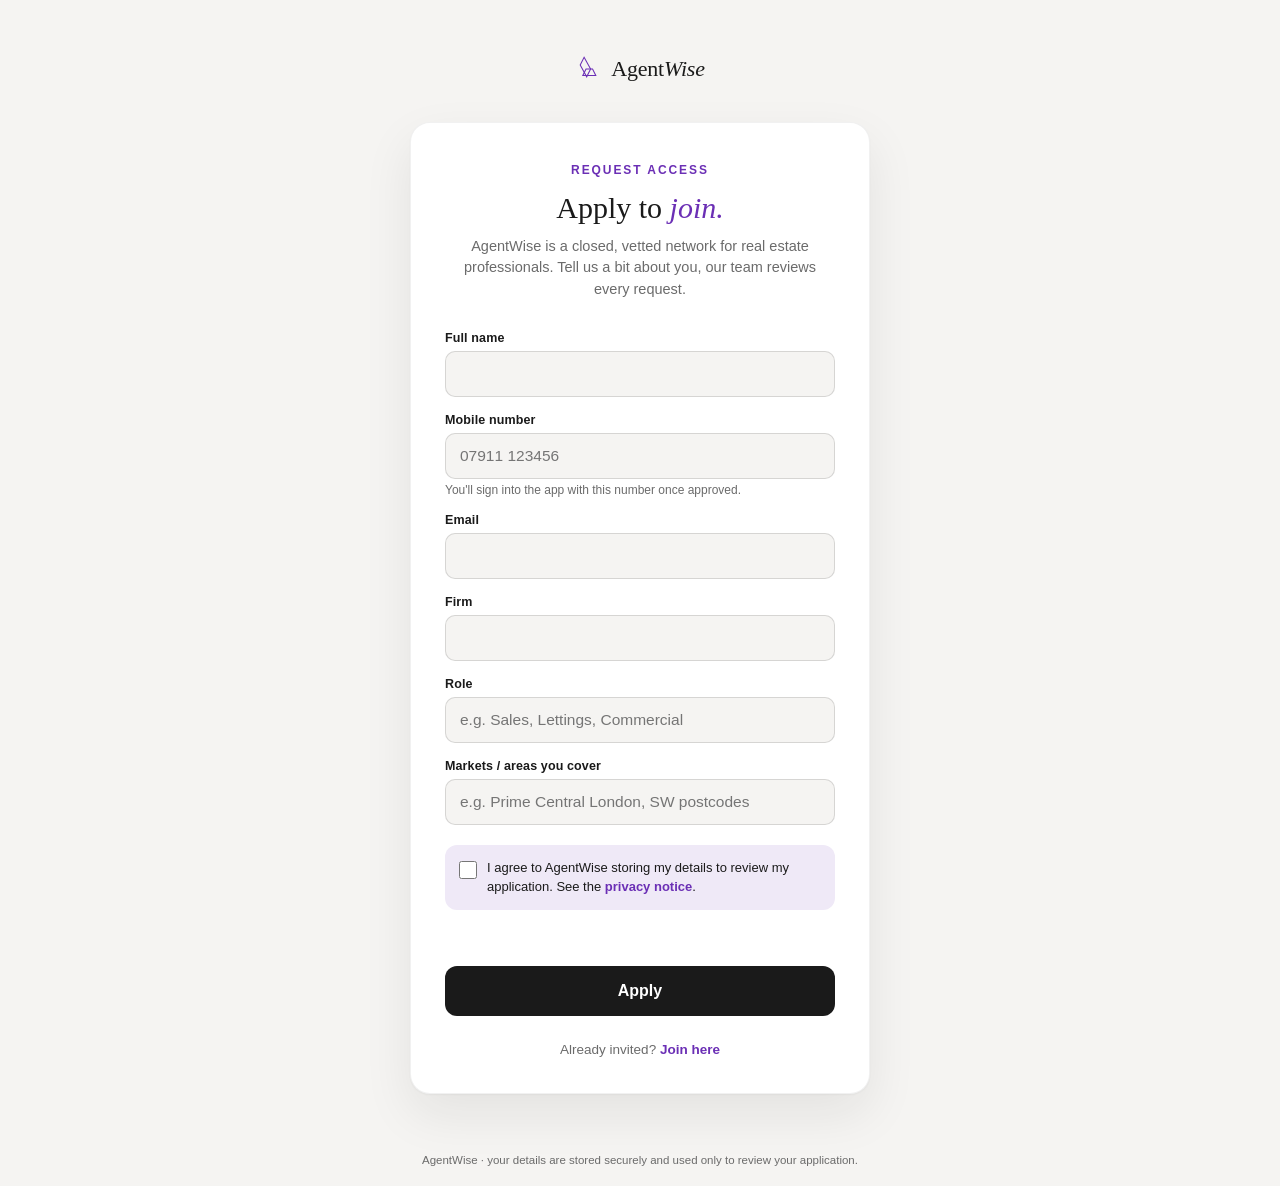
==== apply.html @ 1cbe4450 "Initial build: member pre-registration and applicant sign-up pages" ====
<!DOCTYPE html>
<html lang="en">
<head>
<meta charset="UTF-8">
<meta name="viewport" content="width=device-width, initial-scale=1.0">
<title>Apply to AgentWise</title>
<link rel="stylesheet" href="style.css">
</head>
<body>
<div class="wrap">
  <div class="mark">
    <svg viewBox="0 0 40 40" fill="none" xmlns="http://www.w3.org/2000/svg">
      <path d="M14 2L24 20L18 32L8 14L14 2Z" stroke="#6B2FB5" stroke-width="1.6"/>
      <path d="M17 20H27L32 30H12L17 20Z" stroke="#6B2FB5" stroke-width="1.6"/>
    </svg>
    <span class="word">Agent<em>Wise</em></span>
  </div>

  <div class="card">
    <div id="form-state" class="form-state">
      <div class="eyebrow">Request access</div>
      <h1>Apply to <em>join.</em></h1>
      <p class="lede">AgentWise is a closed, vetted network for real estate professionals. Tell us a bit about you, our team reviews every request.</p>

      <form id="reg-form" novalidate>
        <div class="field">
          <label for="full_name">Full name</label>
          <input type="text" id="full_name" name="full_name" autocomplete="name" required>
        </div>

        <div class="field">
          <label for="phone">Mobile number</label>
          <input type="tel" id="phone" name="phone" autocomplete="tel" placeholder="07911 123456" required>
          <span class="hint">You'll sign into the app with this number once approved.</span>
        </div>

        <div class="field">
          <label for="email">Email</label>
          <input type="email" id="email" name="email" autocomplete="email">
        </div>

        <div class="field">
          <label for="firm">Firm</label>
          <input type="text" id="firm" name="firm" autocomplete="organization" required>
        </div>

        <div class="field">
          <label for="role">Role</label>
          <input type="text" id="role" name="role" placeholder="e.g. Sales, Lettings, Commercial">
        </div>

        <div class="field">
          <label for="markets">Markets / areas you cover</label>
          <input type="text" id="markets" name="markets" placeholder="e.g. Prime Central London, SW postcodes">
        </div>

        <div class="consent">
          <input type="checkbox" id="consent" name="consent" required>
          <label for="consent">I agree to AgentWise storing my details to review my application. See the <a href="#" target="_blank">privacy notice</a>.</label>
        </div>

        <div id="error-msg" class="error-msg"></div>

        <button type="submit">Apply</button>
      </form>

      <div class="switch-link">Already invited? <a href="index.html">Join here</a></div>
    </div>

    <div id="success-state" class="success">
      <div class="badge">&#10003;</div>
      <h2>Request received.</h2>
      <p>A member of the team will review your application within 24 hours. We'll be in touch, no need to do anything else for now.</p>
    </div>
  </div>
</div>

<footer>AgentWise &middot; your details are stored securely and used only to review your application.</footer>

<script type="module">
  import { initRegistrationForm } from "./app.js";
  initRegistrationForm({ formId: "reg-form", source: "applicant" });
</script>
</body>
</html>
---- style.css ----
:root {
  --purple: #6B2FB5;
  --purple-deep: #4E2087;
  --ink: #1A1A1A;
  --cream: #F5F4F2;
  --lav: #EFE9F7;
  --lav2: #E4DAF3;
  --grey: #6B6B6B;
  --white: #FFFFFF;
  --error: #B3261E;
}

@import url('https://fonts.googleapis.com/css2?family=Fraunces:ital,opsz,wght@0,9..144,400;0,9..144,600;1,9..144,500&display=swap');

* { margin: 0; padding: 0; box-sizing: border-box; }

html, body {
  height: 100%;
}

body {
  font-family: Helvetica, Arial, sans-serif;
  background: var(--cream);
  color: var(--ink);
  display: flex;
  flex-direction: column;
  min-height: 100vh;
}

.wrap {
  flex: 1;
  display: flex;
  flex-direction: column;
  align-items: center;
  padding: 56px 24px 40px;
}

.mark {
  display: flex;
  align-items: center;
  gap: 10px;
  margin-bottom: 40px;
}
.mark svg { width: 26px; height: 26px; flex-shrink: 0; }
.mark .word {
  font-family: 'Fraunces', serif;
  font-size: 22px;
  font-weight: 500;
  color: var(--ink);
  letter-spacing: -0.01em;
}
.mark .word em { font-style: italic; font-weight: 500; }

.card {
  width: 100%;
  max-width: 460px;
  background: var(--white);
  border-radius: 20px;
  padding: 40px 34px 36px;
  box-shadow: 0 1px 2px rgba(26,26,26,0.04), 0 20px 50px rgba(26,26,26,0.08);
  border: 1px solid rgba(26,26,26,0.06);
}

.eyebrow {
  font-size: 12px;
  letter-spacing: 0.16em;
  text-transform: uppercase;
  color: var(--purple);
  font-weight: 700;
  margin-bottom: 14px;
  text-align: center;
}

h1 {
  font-family: 'Fraunces', serif;
  font-weight: 500;
  font-size: 30px;
  line-height: 1.15;
  text-align: center;
  margin-bottom: 10px;
}
h1 em { font-style: italic; color: var(--purple); }

.lede {
  font-size: 14.5px;
  color: var(--grey);
  text-align: center;
  line-height: 1.5;
  margin-bottom: 30px;
}

form { display: flex; flex-direction: column; gap: 16px; }

.field { display: flex; flex-direction: column; gap: 6px; }
.field label {
  font-size: 12.5px;
  font-weight: 700;
  color: var(--ink);
  letter-spacing: 0.01em;
}
.field .hint { font-size: 12px; color: var(--grey); margin-top: -2px; }

input[type="text"],
input[type="tel"],
input[type="email"],
select {
  font-family: Helvetica, Arial, sans-serif;
  font-size: 15.5px;
  padding: 13px 14px;
  border-radius: 10px;
  border: 1.5px solid rgba(26,26,26,0.14);
  background: var(--cream);
  color: var(--ink);
  outline: none;
  transition: border-color .15s ease, background .15s ease;
  width: 100%;
}
input:focus, select:focus {
  border-color: var(--purple);
  background: var(--white);
}
input.invalid { border-color: var(--error); }

.consent {
  display: flex;
  align-items: flex-start;
  gap: 10px;
  margin-top: 4px;
  padding: 14px;
  background: var(--lav);
  border-radius: 12px;
}
.consent input { width: 18px; height: 18px; margin-top: 2px; accent-color: var(--purple); flex-shrink: 0; }
.consent label { font-size: 13px; color: var(--ink); line-height: 1.45; }
.consent a { color: var(--purple); font-weight: 700; text-decoration: none; }

button[type="submit"] {
  margin-top: 6px;
  background: var(--ink);
  color: var(--white);
  border: none;
  border-radius: 12px;
  padding: 16px;
  font-size: 16px;
  font-weight: 700;
  cursor: pointer;
  transition: opacity .15s ease, transform .1s ease;
}
button[type="submit"]:hover { opacity: 0.9; }
button[type="submit"]:active { transform: scale(0.99); }
button[type="submit"]:disabled { opacity: 0.5; cursor: not-allowed; }

.error-msg {
  font-size: 13px;
  color: var(--error);
  text-align: center;
  min-height: 18px;
}

.switch-link {
  text-align: center;
  font-size: 13.5px;
  color: var(--grey);
  margin-top: 26px;
}
.switch-link a { color: var(--purple); font-weight: 700; text-decoration: none; }

/* success state */
.success {
  display: none;
  text-align: center;
}
.success.on { display: block; }
.success .badge {
  width: 56px; height: 56px; border-radius: 50%;
  background: var(--purple);
  color: var(--white);
  display: flex; align-items: center; justify-content: center;
  font-size: 26px;
  margin: 0 auto 20px;
}
.success h2 {
  font-family: 'Fraunces', serif;
  font-weight: 500;
  font-size: 24px;
  margin-bottom: 10px;
}
.success p { font-size: 14.5px; color: var(--grey); line-height: 1.5; }

.form-state.hidden { display: none; }

footer {
  text-align: center;
  font-size: 11.5px;
  color: var(--grey);
  padding: 20px;
}

@media (max-width: 480px) {
  .card { padding: 32px 22px 28px; border-radius: 16px; }
  h1 { font-size: 25px; }
}
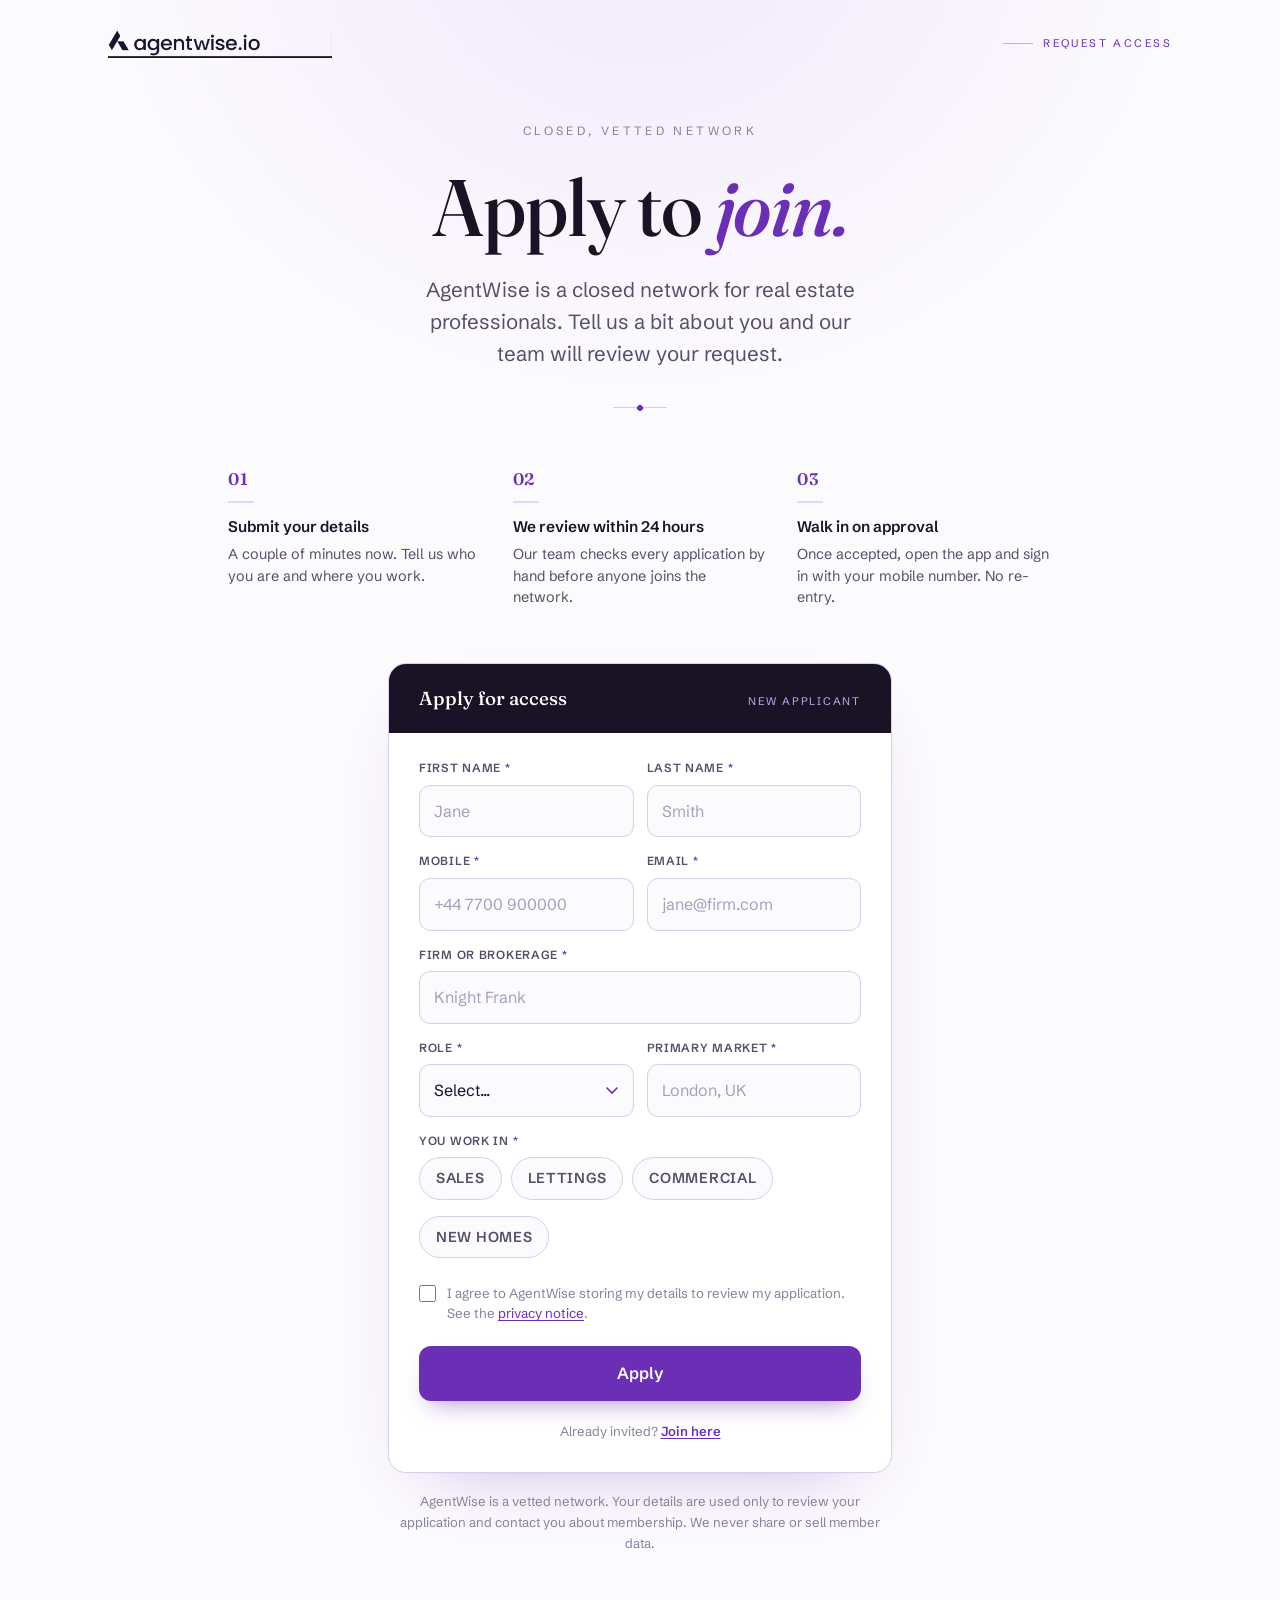
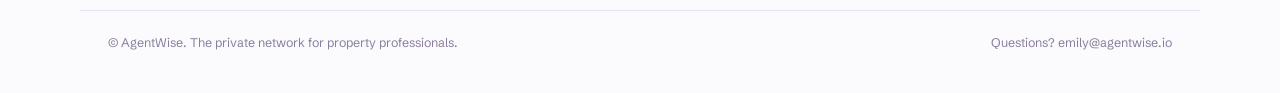
==== commit 3e5d7234: "Restore approved demo design" ====
--- a/apply.html
+++ b/apply.html
@@ -4,78 +4,152 @@
 <meta charset="UTF-8">
 <meta name="viewport" content="width=device-width, initial-scale=1.0">
 <title>Apply to AgentWise</title>
+<meta name="description" content="Apply to join AgentWise, the private network for verified property professionals.">
+<link rel="preconnect" href="https://fonts.googleapis.com">
+<link rel="preconnect" href="https://fonts.gstatic.com" crossorigin>
+<link href="https://fonts.googleapis.com/css2?family=Fraunces:opsz,wght@9..144,400;9..144,500;9..144,600;9..144,700&family=Schibsted+Grotesk:wght@400;500;600;700&display=swap" rel="stylesheet">
 <link rel="stylesheet" href="style.css">
 </head>
 <body>
-<div class="wrap">
-  <div class="mark">
-    <svg viewBox="0 0 40 40" fill="none" xmlns="http://www.w3.org/2000/svg">
-      <path d="M14 2L24 20L18 32L8 14L14 2Z" stroke="#6B2FB5" stroke-width="1.6"/>
-      <path d="M17 20H27L32 30H12L17 20Z" stroke="#6B2FB5" stroke-width="1.6"/>
-    </svg>
-    <span class="word">Agent<em>Wise</em></span>
+
+<header class="masthead">
+  <img src="logo.png" alt="AgentWise">
+  <span class="invite">Request access</span>
+</header>
+
+<section class="hero">
+  <p class="kicker">Closed, vetted network</p>
+  <h1>Apply to <span class="pp">join.</span></h1>
+  <p class="standfirst">AgentWise is a closed network for real estate professionals. Tell us a bit about you and our team will review your request.</p>
+  <div class="rule-orn"></div>
+</section>
+
+<section class="steps">
+  <div class="step">
+    <span class="no">01</span>
+    <div class="hr"></div>
+    <h3>Submit your details</h3>
+    <p>A couple of minutes now. Tell us who you are and where you work.</p>
   </div>
+  <div class="step">
+    <span class="no">02</span>
+    <div class="hr"></div>
+    <h3>We review within 24 hours</h3>
+    <p>Our team checks every application by hand before anyone joins the network.</p>
+  </div>
+  <div class="step">
+    <span class="no">03</span>
+    <div class="hr"></div>
+    <h3>Walk in on approval</h3>
+    <p>Once accepted, open the app and sign in with your mobile number. No re-entry.</p>
+  </div>
+</section>
 
+<section class="enrol">
   <div class="card">
-    <div id="form-state" class="form-state">
-      <div class="eyebrow">Request access</div>
-      <h1>Apply to <em>join.</em></h1>
-      <p class="lede">AgentWise is a closed, vetted network for real estate professionals. Tell us a bit about you, our team reviews every request.</p>
+    <div class="crown">
+      <span class="t">Apply for access</span>
+      <span class="n">New applicant</span>
+    </div>
+    <div class="body">
+      <div id="form-state" class="form-state">
+        <form id="reg-form" novalidate>
+          <div class="row">
+            <div class="field">
+              <label for="first_name">First name <span class="req">*</span></label>
+              <input type="text" id="first_name" name="first_name" autocomplete="given-name" placeholder="Jane" required>
+            </div>
+            <div class="field">
+              <label for="last_name">Last name <span class="req">*</span></label>
+              <input type="text" id="last_name" name="last_name" autocomplete="family-name" placeholder="Smith" required>
+            </div>
+          </div>
 
-      <form id="reg-form" novalidate>
-        <div class="field">
-          <label for="full_name">Full name</label>
-          <input type="text" id="full_name" name="full_name" autocomplete="name" required>
-        </div>
+          <div class="row">
+            <div class="field">
+              <label for="phone">Mobile <span class="req">*</span></label>
+              <input type="tel" id="phone" name="phone" autocomplete="tel" placeholder="+44 7700 900000" required>
+            </div>
+            <div class="field">
+              <label for="email">Email <span class="req">*</span></label>
+              <input type="email" id="email" name="email" autocomplete="email" placeholder="jane@firm.com" required>
+            </div>
+          </div>
 
-        <div class="field">
-          <label for="phone">Mobile number</label>
-          <input type="tel" id="phone" name="phone" autocomplete="tel" placeholder="07911 123456" required>
-          <span class="hint">You'll sign into the app with this number once approved.</span>
-        </div>
+          <div class="field">
+            <label for="firm">Firm or brokerage <span class="req">*</span></label>
+            <input type="text" id="firm" name="firm" autocomplete="organization" placeholder="Knight Frank" required>
+          </div>
 
-        <div class="field">
-          <label for="email">Email</label>
-          <input type="email" id="email" name="email" autocomplete="email">
-        </div>
+          <div class="row">
+            <div class="field">
+              <label for="role">Role <span class="req">*</span></label>
+              <select id="role" name="role" required>
+                <option value="" disabled selected>Select...</option>
+                <option value="Agent">Agent</option>
+                <option value="Broker">Broker</option>
+                <option value="Buying agent">Buying agent</option>
+                <option value="Owner / Principal">Owner / Principal</option>
+                <option value="Developer">Developer</option>
+                <option value="Investor">Investor</option>
+                <option value="Other">Other</option>
+              </select>
+            </div>
+            <div class="field">
+              <label for="primary_market">Primary market <span class="req">*</span></label>
+              <input type="text" id="primary_market" name="primary_market" placeholder="London, UK" required>
+            </div>
+          </div>
 
-        <div class="field">
-          <label for="firm">Firm</label>
-          <input type="text" id="firm" name="firm" autocomplete="organization" required>
-        </div>
+          <div class="field">
+            <label class="field-label">You work in <span class="req">*</span></label>
+            <div class="chips">
+              <label class="chip">
+                <input type="checkbox" name="work_type" value="Sales">
+                <span>Sales</span>
+              </label>
+              <label class="chip">
+                <input type="checkbox" name="work_type" value="Lettings">
+                <span>Lettings</span>
+              </label>
+              <label class="chip">
+                <input type="checkbox" name="work_type" value="Commercial">
+                <span>Commercial</span>
+              </label>
+              <label class="chip">
+                <input type="checkbox" name="work_type" value="New homes">
+                <span>New homes</span>
+              </label>
+            </div>
+          </div>
 
-        <div class="field">
-          <label for="role">Role</label>
-          <input type="text" id="role" name="role" placeholder="e.g. Sales, Lettings, Commercial">
-        </div>
+          <label class="consent">
+            <input type="checkbox" id="consent" name="consent" required>
+            <span>I agree to AgentWise storing my details to review my application. See the <a href="#" target="_blank" rel="noopener">privacy notice</a>.</span>
+          </label>
 
-        <div class="field">
-          <label for="markets">Markets / areas you cover</label>
-          <input type="text" id="markets" name="markets" placeholder="e.g. Prime Central London, SW postcodes">
-        </div>
+          <button type="submit">Apply</button>
+          <div id="error-msg" class="error-msg"></div>
+        </form>
 
-        <div class="consent">
-          <input type="checkbox" id="consent" name="consent" required>
-          <label for="consent">I agree to AgentWise storing my details to review my application. See the <a href="#" target="_blank">privacy notice</a>.</label>
-        </div>
+        <div class="switch-link">Already invited? <a href="index.html">Join here</a></div>
+      </div>
 
-        <div id="error-msg" class="error-msg"></div>
-
-        <button type="submit">Apply</button>
-      </form>
-
-      <div class="switch-link">Already invited? <a href="index.html">Join here</a></div>
-    </div>
-
-    <div id="success-state" class="success">
-      <div class="badge">&#10003;</div>
-      <h2>Request received.</h2>
-      <p>A member of the team will review your application within 24 hours. We'll be in touch, no need to do anything else for now.</p>
+      <div id="success-state" class="success">
+        <div class="badge">&#10003;</div>
+        <h2>Request received.</h2>
+        <p>A member of the team will review your application within 24 hours. We'll be in touch, no need to do anything else for now.</p>
+      </div>
     </div>
   </div>
-</div>
+</section>
 
-<footer>AgentWise &middot; your details are stored securely and used only to review your application.</footer>
+<p class="reassure">AgentWise is a vetted network. Your details are used only to review your application and contact you about membership. We never share or sell member data.</p>
+
+<footer class="colophon">
+  <span>&copy; AgentWise. The private network for property professionals.</span>
+  <span>Questions? emily@agentwise.io</span>
+</footer>
 
 <script type="module">
   import { initRegistrationForm } from "./app.js";
--- a/style.css
+++ b/style.css
@@ -1,202 +1,465 @@
 :root {
+  --paper: #FBFAFD;
+  --paper-2: #F4F0FA;
   --purple: #6B2FB5;
-  --purple-deep: #4E2087;
-  --ink: #1A1A1A;
-  --cream: #F5F4F2;
-  --lav: #EFE9F7;
-  --lav2: #E4DAF3;
-  --grey: #6B6B6B;
-  --white: #FFFFFF;
-  --error: #B3261E;
-}
-
-@import url('https://fonts.googleapis.com/css2?family=Fraunces:ital,opsz,wght@0,9..144,400;0,9..144,600;1,9..144,500&display=swap');
-
-* { margin: 0; padding: 0; box-sizing: border-box; }
-
-html, body {
-  height: 100%;
-}
+  --purple-600: #591F9D;
+  --purple-300: #C7A6EC;
+  --tint: #F1E9FB;
+  --tint-line: #E4D7F4;
+  --ink: #191325;
+  --ink-soft: #574E6A;
+  --ink-faint: #897F9C;
+  --line: #E8E2F2;
+  --line-2: #D8CEEC;
+  --err: #B23B30;
+}
+
+* { box-sizing: border-box; margin: 0; padding: 0; }
+
+html { -webkit-text-size-adjust: 100%; }
 
 body {
-  font-family: Helvetica, Arial, sans-serif;
-  background: var(--cream);
+  font-family: "Schibsted Grotesk", system-ui, -apple-system, sans-serif;
   color: var(--ink);
-  display: flex;
-  flex-direction: column;
+  line-height: 1.55;
   min-height: 100vh;
-}
-
-.wrap {
-  flex: 1;
-  display: flex;
-  flex-direction: column;
-  align-items: center;
-  padding: 56px 24px 40px;
-}
-
-.mark {
+  -webkit-font-smoothing: antialiased;
+  background: var(--paper);
+  background-image: radial-gradient(60% 40% at 50% -5%, var(--tint), transparent 70%);
+}
+
+::selection { background: var(--purple); color: #fff; }
+
+.masthead {
+  max-width: 1120px;
+  margin: 0 auto;
+  padding: 30px 28px 0;
   display: flex;
   align-items: center;
+  justify-content: space-between;
+}
+
+.masthead img { height: 28px; width: auto; display: block; }
+
+.masthead .invite {
+  font-size: 11px;
+  letter-spacing: 0.22em;
+  text-transform: uppercase;
+  color: var(--purple);
+  display: inline-flex;
+  align-items: center;
   gap: 10px;
-  margin-bottom: 40px;
-}
-.mark svg { width: 26px; height: 26px; flex-shrink: 0; }
-.mark .word {
-  font-family: 'Fraunces', serif;
-  font-size: 22px;
+}
+
+.masthead .invite::before {
+  content: "";
+  width: 30px;
+  height: 1px;
+  background: var(--purple-300);
+}
+
+@media (max-width: 560px) {
+  .masthead .invite { display: none; }
+}
+
+.hero {
+  max-width: 880px;
+  margin: 0 auto;
+  padding: 64px 28px 18px;
+  text-align: center;
+}
+
+@media (max-width: 680px) {
+  .hero { padding-top: 46px; }
+}
+
+.kicker {
+  font-size: 12px;
+  letter-spacing: 0.28em;
+  text-transform: uppercase;
+  color: var(--ink-faint);
+  margin-bottom: 26px;
+}
+
+.hero h1 {
+  font-family: "Fraunces", Georgia, serif;
   font-weight: 500;
+  font-size: clamp(2.6rem, 7vw, 5rem);
+  line-height: 1.02;
+  letter-spacing: -0.015em;
   color: var(--ink);
-  letter-spacing: -0.01em;
-}
-.mark .word em { font-style: italic; font-weight: 500; }
+  margin-bottom: 26px;
+}
+
+.hero h1 .pp { font-style: italic; color: var(--purple); }
+
+.standfirst {
+  font-size: clamp(1.05rem, 2.4vw, 1.28rem);
+  color: var(--ink-soft);
+  max-width: 34ch;
+  margin: 0 auto;
+  line-height: 1.55;
+}
+
+.rule-orn {
+  width: 54px;
+  height: 1px;
+  background: var(--line-2);
+  margin: 38px auto 0;
+  position: relative;
+}
+
+.rule-orn::after {
+  content: "";
+  position: absolute;
+  left: 50%;
+  top: 50%;
+  width: 6px;
+  height: 6px;
+  border-radius: 50%;
+  background: var(--purple);
+  transform: translate(-50%, -50%) rotate(45deg);
+}
+
+.steps {
+  max-width: 880px;
+  margin: 0 auto;
+  padding: 40px 28px 8px;
+  display: grid;
+  grid-template-columns: repeat(3, 1fr);
+  gap: 30px;
+}
+
+@media (max-width: 680px) {
+  .steps {
+    grid-template-columns: 1fr;
+    gap: 22px;
+    max-width: 420px;
+  }
+}
+
+.step .no {
+  font-family: "Fraunces", serif;
+  font-size: 1.05rem;
+  color: var(--purple);
+  font-weight: 600;
+  letter-spacing: 0.04em;
+  display: block;
+  margin-bottom: 9px;
+}
+
+.step .hr {
+  width: 26px;
+  height: 2px;
+  background: var(--tint-line);
+  margin-bottom: 12px;
+}
+
+.step h3 {
+  font-size: 0.96rem;
+  font-weight: 600;
+  color: var(--ink);
+  margin-bottom: 5px;
+}
+
+.step p {
+  font-size: 0.9rem;
+  color: var(--ink-soft);
+  line-height: 1.5;
+}
+
+.enrol {
+  max-width: 560px;
+  margin: 46px auto 0;
+  padding: 0 28px;
+}
 
 .card {
-  width: 100%;
-  max-width: 460px;
-  background: var(--white);
-  border-radius: 20px;
-  padding: 40px 34px 36px;
-  box-shadow: 0 1px 2px rgba(26,26,26,0.04), 0 20px 50px rgba(26,26,26,0.08);
-  border: 1px solid rgba(26,26,26,0.06);
-}
-
-.eyebrow {
-  font-size: 12px;
+  background: #fff;
+  border: 1px solid var(--line-2);
+  border-radius: 18px;
+  overflow: hidden;
+  box-shadow: 0 1px 0 rgba(25, 19, 37, 0.02), 0 30px 70px -46px rgba(107, 47, 181, 0.45);
+}
+
+.card .crown {
+  background: var(--ink);
+  color: #fff;
+  padding: 20px 30px;
+  display: flex;
+  align-items: baseline;
+  justify-content: space-between;
+  gap: 12px;
+}
+
+.card .crown .t {
+  font-family: "Fraunces", serif;
+  font-size: 1.18rem;
+  font-weight: 500;
+}
+
+.card .crown .n {
+  font-size: 11px;
   letter-spacing: 0.16em;
   text-transform: uppercase;
-  color: var(--purple);
-  font-weight: 700;
-  margin-bottom: 14px;
-  text-align: center;
-}
-
-h1 {
-  font-family: 'Fraunces', serif;
-  font-weight: 500;
-  font-size: 30px;
-  line-height: 1.15;
-  text-align: center;
-  margin-bottom: 10px;
-}
-h1 em { font-style: italic; color: var(--purple); }
-
-.lede {
-  font-size: 14.5px;
-  color: var(--grey);
-  text-align: center;
-  line-height: 1.5;
-  margin-bottom: 30px;
-}
-
-form { display: flex; flex-direction: column; gap: 16px; }
-
-.field { display: flex; flex-direction: column; gap: 6px; }
-.field label {
-  font-size: 12.5px;
-  font-weight: 700;
+  color: var(--purple-300);
+}
+
+.card .body { padding: 26px 30px 30px; }
+
+@media (max-width: 480px) {
+  .card .body { padding: 22px 20px 26px; }
+  .card .crown { padding: 18px 20px; }
+}
+
+.field { margin-bottom: 15px; }
+
+.field label,
+.field .field-label {
+  display: block;
+  font-size: 0.74rem;
+  letter-spacing: 0.06em;
+  text-transform: uppercase;
+  color: var(--ink-soft);
+  margin-bottom: 7px;
+  font-weight: 600;
+}
+
+.field label .req { color: var(--purple); }
+
+input,
+select {
+  width: 100%;
+  font: inherit;
+  font-size: 1rem;
   color: var(--ink);
-  letter-spacing: 0.01em;
-}
-.field .hint { font-size: 12px; color: var(--grey); margin-top: -2px; }
-
-input[type="text"],
-input[type="tel"],
-input[type="email"],
+  background: var(--paper);
+  border: 1px solid var(--line-2);
+  border-radius: 11px;
+  padding: 13px 14px;
+  transition: border-color 0.15s, box-shadow 0.15s, background 0.15s;
+}
+
+input::placeholder { color: #A99FBE; }
+
+input:focus,
+select:focus {
+  outline: none;
+  border-color: var(--purple);
+  background: #fff;
+  box-shadow: 0 0 0 3px rgba(107, 47, 181, 0.13);
+}
+
 select {
-  font-family: Helvetica, Arial, sans-serif;
-  font-size: 15.5px;
-  padding: 13px 14px;
-  border-radius: 10px;
-  border: 1.5px solid rgba(26,26,26,0.14);
-  background: var(--cream);
-  color: var(--ink);
-  outline: none;
-  transition: border-color .15s ease, background .15s ease;
+  appearance: none;
+  cursor: pointer;
+  padding-right: 36px;
+  background-image: url("data:image/svg+xml,%3Csvg xmlns='http://www.w3.org/2000/svg' width='12' height='8' viewBox='0 0 12 8'%3E%3Cpath d='M1 1l5 5 5-5' stroke='%236B2FB5' stroke-width='1.6' fill='none' stroke-linecap='round'/%3E%3C/svg%3E");
+  background-repeat: no-repeat;
+  background-position: right 15px center;
+}
+
+.row {
+  display: grid;
+  grid-template-columns: 1fr 1fr;
+  gap: 13px;
+}
+
+@media (max-width: 440px) {
+  .row { grid-template-columns: 1fr; }
+}
+
+.chips {
+  display: flex;
+  flex-wrap: wrap;
+  gap: 9px;
+}
+
+.chip { position: relative; }
+
+.chip input {
+  position: absolute;
+  opacity: 0;
+  inset: 0;
+  cursor: pointer;
+  margin: 0;
   width: 100%;
-}
-input:focus, select:focus {
+  height: 100%;
+  border: none;
+  background: transparent;
+  box-shadow: none;
+}
+
+.chip span {
+  display: block;
+  padding: 9px 16px;
+  border: 1px solid var(--line-2);
+  border-radius: 999px;
+  font-size: 0.9rem;
+  color: var(--ink-soft);
+  cursor: pointer;
+  transition: 0.15s;
+  user-select: none;
+  background: var(--paper);
+}
+
+.chip input:checked + span {
   border-color: var(--purple);
-  background: var(--white);
-}
-input.invalid { border-color: var(--error); }
+  background: var(--tint);
+  color: var(--purple-600);
+  font-weight: 600;
+}
+
+.chip input:focus-visible + span {
+  outline: 2px solid var(--purple);
+  outline-offset: 2px;
+}
 
 .consent {
   display: flex;
+  gap: 11px;
   align-items: flex-start;
-  gap: 10px;
-  margin-top: 4px;
-  padding: 14px;
-  background: var(--lav);
-  border-radius: 12px;
-}
-.consent input { width: 18px; height: 18px; margin-top: 2px; accent-color: var(--purple); flex-shrink: 0; }
-.consent label { font-size: 13px; color: var(--ink); line-height: 1.45; }
-.consent a { color: var(--purple); font-weight: 700; text-decoration: none; }
+  margin: 18px 0 4px;
+  font-size: 0.83rem;
+  color: var(--ink-faint);
+}
+
+.consent input {
+  width: 17px;
+  height: 17px;
+  flex: 0 0 auto;
+  margin-top: 2px;
+  accent-color: var(--purple);
+  padding: 0;
+  border: none;
+  background: transparent;
+  box-shadow: none;
+}
+
+.consent input:focus {
+  outline: 2px solid var(--purple);
+  outline-offset: 2px;
+  box-shadow: none;
+}
+
+.consent a {
+  color: var(--purple);
+  text-decoration: underline;
+  text-underline-offset: 2px;
+}
 
 button[type="submit"] {
-  margin-top: 6px;
-  background: var(--ink);
-  color: var(--white);
+  width: 100%;
+  margin-top: 18px;
+  font: inherit;
+  font-weight: 600;
+  font-size: 1.02rem;
+  color: #fff;
+  background: var(--purple);
   border: none;
   border-radius: 12px;
-  padding: 16px;
-  font-size: 16px;
-  font-weight: 700;
+  padding: 15px;
   cursor: pointer;
-  transition: opacity .15s ease, transform .1s ease;
-}
-button[type="submit"]:hover { opacity: 0.9; }
-button[type="submit"]:active { transform: scale(0.99); }
-button[type="submit"]:disabled { opacity: 0.5; cursor: not-allowed; }
+  transition: background 0.15s, transform 0.08s, box-shadow 0.15s;
+  box-shadow: 0 12px 26px -12px rgba(107, 47, 181, 0.6);
+}
+
+button[type="submit"]:hover { background: var(--purple-600); }
+
+button[type="submit"]:active { transform: translateY(1px); }
+
+button[type="submit"]:disabled {
+  opacity: 0.55;
+  cursor: default;
+  box-shadow: none;
+}
 
 .error-msg {
-  font-size: 13px;
-  color: var(--error);
+  margin-top: 13px;
+  font-size: 0.88rem;
+  color: var(--err);
   text-align: center;
-  min-height: 18px;
-}
-
-.switch-link {
-  text-align: center;
-  font-size: 13.5px;
-  color: var(--grey);
-  margin-top: 26px;
-}
-.switch-link a { color: var(--purple); font-weight: 700; text-decoration: none; }
-
-/* success state */
+}
+
+.error-msg:empty { display: none; }
+
 .success {
   display: none;
   text-align: center;
-}
+  padding: 8px 4px 6px;
+}
+
 .success.on { display: block; }
+
 .success .badge {
-  width: 56px; height: 56px; border-radius: 50%;
-  background: var(--purple);
-  color: var(--white);
-  display: flex; align-items: center; justify-content: center;
+  width: 58px;
+  height: 58px;
+  border-radius: 50%;
+  background: var(--tint);
+  border: 1px solid var(--purple-300);
+  display: grid;
+  place-items: center;
+  margin: 8px auto 18px;
+  color: var(--purple);
   font-size: 26px;
-  margin: 0 auto 20px;
-}
+}
+
 .success h2 {
-  font-family: 'Fraunces', serif;
+  font-family: "Fraunces", serif;
   font-weight: 500;
-  font-size: 24px;
+  font-size: 1.5rem;
   margin-bottom: 10px;
-}
-.success p { font-size: 14.5px; color: var(--grey); line-height: 1.5; }
+  color: var(--ink);
+}
+
+.success p {
+  color: var(--ink-soft);
+  font-size: 0.98rem;
+  max-width: 32ch;
+  margin: 0 auto;
+  line-height: 1.55;
+}
 
 .form-state.hidden { display: none; }
 
-footer {
+.switch-link {
   text-align: center;
-  font-size: 11.5px;
-  color: var(--grey);
-  padding: 20px;
-}
-
-@media (max-width: 480px) {
-  .card { padding: 32px 22px 28px; border-radius: 16px; }
-  h1 { font-size: 25px; }
-}
+  font-size: 0.82rem;
+  color: var(--ink-faint);
+  margin-top: 20px;
+  line-height: 1.6;
+}
+
+.switch-link a {
+  color: var(--purple);
+  font-weight: 600;
+  text-decoration: underline;
+  text-underline-offset: 2px;
+}
+
+.reassure {
+  max-width: 560px;
+  margin: 18px auto 0;
+  padding: 0 28px;
+  text-align: center;
+  font-size: 0.82rem;
+  color: var(--ink-faint);
+  line-height: 1.6;
+}
+
+.colophon {
+  max-width: 1120px;
+  margin: 56px auto 0;
+  padding: 22px 28px 40px;
+  border-top: 1px solid var(--line);
+  display: flex;
+  justify-content: space-between;
+  gap: 16px;
+  flex-wrap: wrap;
+  font-size: 0.78rem;
+  color: var(--ink-faint);
+}
+
+@media (prefers-reduced-motion: reduce) {
+  * { transition: none !important; }
+}
